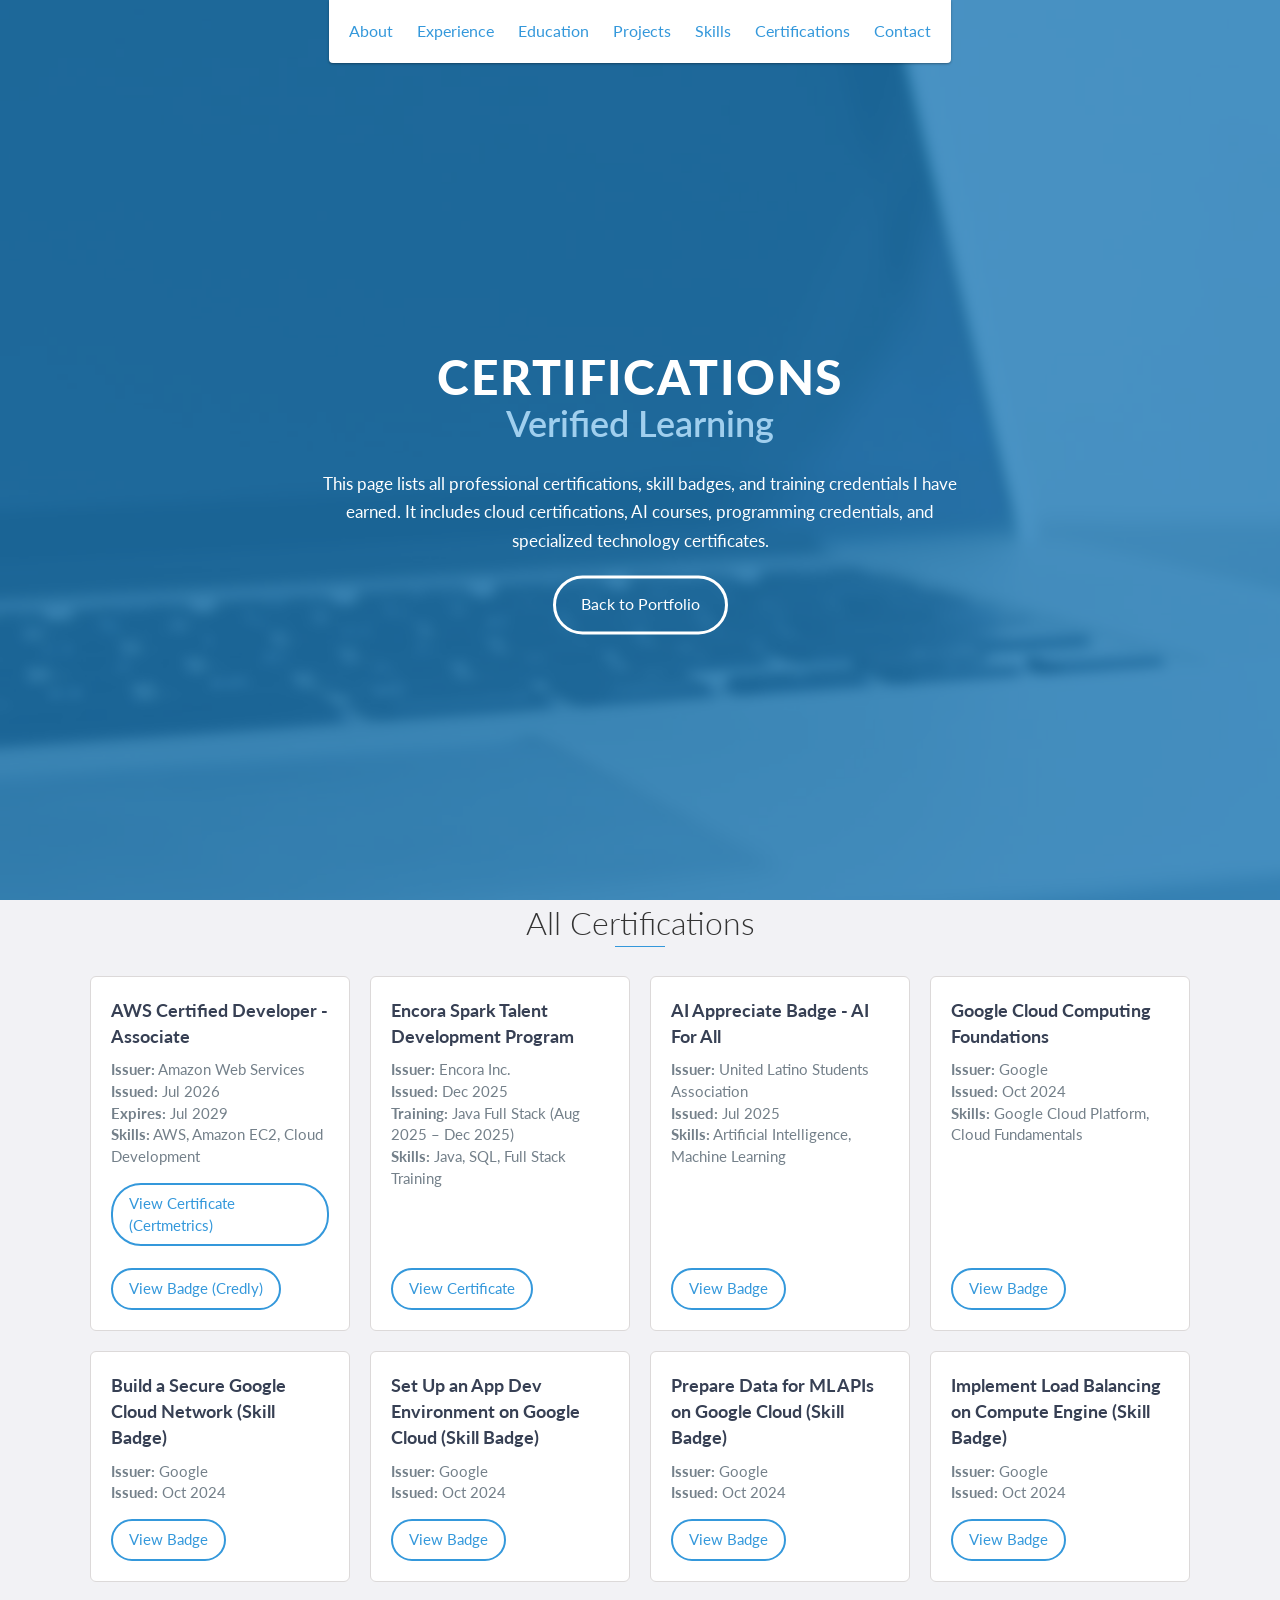
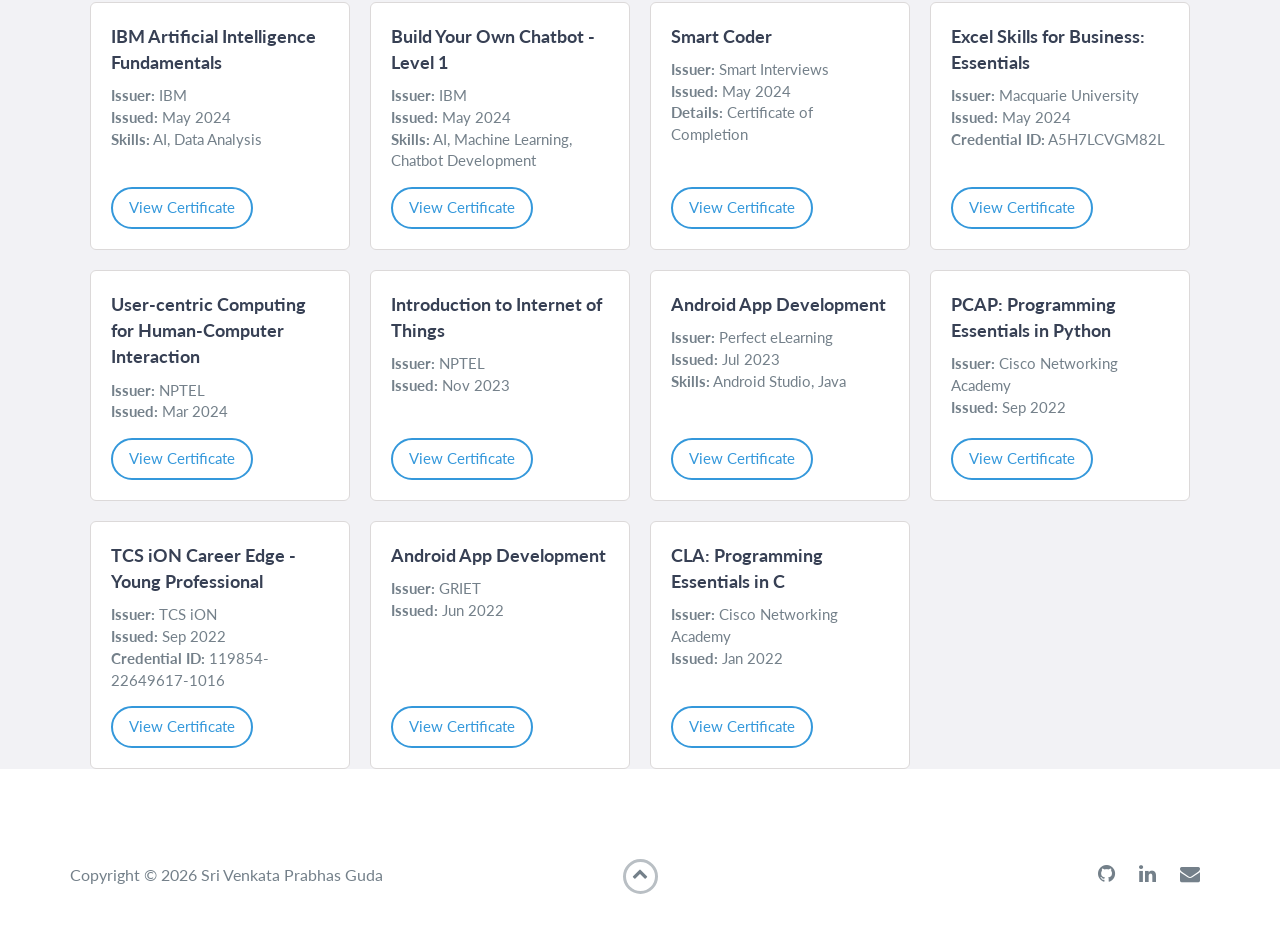
==== certifications.html @ 518774e6 "Stage 3 - Portfolio: Layout fixes, SEO optimization, and certifications update - Fix projects grid l" ====
<!DOCTYPE html>
<html class="no-js" lang="en">

<head>
    <meta charset="utf-8">
    <meta http-equiv="X-UA-Compatible" content="IE=edge">
    <meta name="viewport" content="width=device-width, initial-scale=1">
    <meta name="keywords" content="Prabhas Guda, Certifications, AWS, Google Cloud, IBM, PCAP" />
    <title>Certifications - Prabhas Guda Portfolio</title>
    <link rel="shortcut icon" href="favicon.png" type="image/x-icon">
    <link rel="icon" href="favicon.ico" type="image/x-icon">
    <link href="https://fonts.googleapis.com/css?family=Lato:300,400,700,900" rel="stylesheet">
    <link rel="stylesheet" href="libs/font-awesome/css/font-awesome.min.css">
    <link href="css/bootstrap.min.css" rel="stylesheet">
    <link href="css/styles.css" rel="stylesheet">
</head>

<body>
    <div id="mobile-menu-open" class="shadow-large">
        <i class="fa fa-bars" aria-hidden="true"></i>
    </div>
    <header>
        <div id="mobile-menu-close">
            <span>Close</span> <i class="fa fa-times" aria-hidden="true"></i>
        </div>
        <ul id="menu" class="shadow">
            <li><a href="index.html#about">About</a></li>
            <li><a href="index.html#experience">Experience</a></li>
            <li><a href="index.html#education">Education</a></li>
            <li><a href="index.html#projects">Projects</a></li>
            <li><a href="index.html#skills">Skills</a></li>
            <li><a href="certifications.html">Certifications</a></li>
            <li><a href="index.html#contact">Contact</a></li>
        </ul>
    </header>

    <div id="lead">
        <div id="lead-content">
            <h1>Certifications</h1>
            <h2 id="dynamic-text">Verified Learning</h2>
            <p style="max-width:700px;margin:20px auto;color:#fff;font-size:1.05em;line-height:1.7em;">This page lists all professional certifications, skill badges, and training credentials I have earned. It includes cloud certifications, AI courses, programming credentials, and specialized technology certificates.</p>
            <a href="index.html" class="btn-rounded-white">Back to Portfolio</a>
        </div>
        <div id="lead-overlay"></div>
    </div>

    <div id="certifications" class="background-alt">
        <h2 class="heading">All Certifications</h2>
        <div class="certification-grid">
            <!-- Ordered newest -> oldest -->
            <div class="certification-card">
                <h3>AWS Certified Developer - Associate</h3>
                <p><strong>Issuer:</strong> Amazon Web Services</p>
                <p><strong>Issued:</strong> Jul 2026</p>
                <p><strong>Expires:</strong> Jul 2029</p>
                <p><strong>Skills:</strong> AWS, Amazon EC2, Cloud Development</p>
                <p class="certificate-link">
                    <a href="https://cp.certmetrics.com/amazon/en/public/verify/credential/4915924877294ccf821153687ce94b07" target="_blank">View Certificate (Certmetrics)</a> 
                    <br><br>
                    <a href="https://www.credly.com/badges/e84243ca-c051-45f4-8743-07bb87ba4149/linked_in?t=ti0ev6" target="_blank">View Badge (Credly)</a>
                </p>
            </div>

            <div class="certification-card">
                <h3>Encora Spark Talent Development Program</h3>
                <p><strong>Issuer:</strong> Encora Inc.</p>
                <p><strong>Issued:</strong> Dec 2025</p>
                <p><strong>Training:</strong> Java Full Stack (Aug 2025 – Dec 2025)</p>
                <p><strong>Skills:</strong> Java, SQL, Full Stack Training</p>
                <p class="certificate-link"><a href="https://drive.google.com/file/d/1p4UMx2YFyZ-WbkZbg_D8SZbWUEHMX6Za/view?usp=sharing" target="_blank" rel="noopener noreferrer">View Certificate</a></p>
            </div>

            <div class="certification-card">
                <h3>AI Appreciate Badge - AI For All</h3>
                <p><strong>Issuer:</strong> United Latino Students Association</p>
                <p><strong>Issued:</strong> Jul 2025</p>
                <p><strong>Skills:</strong> Artificial Intelligence, Machine Learning</p>
                <p class="certificate-link"><a href="https://ai-for-all.in/#/badge?id=U2FsdGVkX1s1L2a3S4hqztvIGk5gAkKaYgTp1L2u3SJkr3xN0pY3NPPKjw9TVu1p1L2u3S517bZPJUCxs1L2a3S4hWTn" target="_blank" rel="noopener noreferrer">View Badge</a></p>
            </div>

            <!-- Google badges / courses (Oct 2024) -->
            <div class="certification-card">
                <h3>Google Cloud Computing Foundations</h3>
                <p><strong>Issuer:</strong> Google</p>
                <p><strong>Issued:</strong> Oct 2024</p>
                <p><strong>Skills:</strong> Google Cloud Platform, Cloud Fundamentals</p>
                <p class="certificate-link"><a href="https://www.credly.com/badges/01ca87cc-6a89-4aec-838d-0a572d6acb46/" target="_blank" rel="noopener noreferrer">View Badge</a></p>
            </div>

            <div class="certification-card">
                <h3>Build a Secure Google Cloud Network (Skill Badge)</h3>
                <p><strong>Issuer:</strong> Google</p>
                <p><strong>Issued:</strong> Oct 2024</p>
                <p class="certificate-link"><a href="https://www.credly.com/badges/bca4bb31-9e6f-419e-998e-3a3d1461f29e/" target="_blank" rel="noopener noreferrer">View Badge</a></p>
            </div>

            <div class="certification-card">
                <h3>Set Up an App Dev Environment on Google Cloud (Skill Badge)</h3>
                <p><strong>Issuer:</strong> Google</p>
                <p><strong>Issued:</strong> Oct 2024</p>
                <p class="certificate-link"><a href="https://www.credly.com/badges/a263139f-83c7-406d-bf88-cb5070fb3d7f/" target="_blank" rel="noopener noreferrer">View Badge</a></p>
            </div>

            <div class="certification-card">
                <h3>Prepare Data for ML APIs on Google Cloud (Skill Badge)</h3>
                <p><strong>Issuer:</strong> Google</p>
                <p><strong>Issued:</strong> Oct 2024</p>
                <p class="certificate-link"><a href="https://www.credly.com/badges/f108add1-9edd-456d-8d4a-54b7ce262670/" target="_blank" rel="noopener noreferrer">View Badge</a></p>
            </div>

            <div class="certification-card">
                <h3>Implement Load Balancing on Compute Engine (Skill Badge)</h3>
                <p><strong>Issuer:</strong> Google</p>
                <p><strong>Issued:</strong> Oct 2024</p>
                <p class="certificate-link"><a href="https://www.credly.com/badges/ca1925ee-80d5-468d-9749-c6f735f8913f/" target="_blank" rel="noopener noreferrer">View Badge</a></p>
            </div>

            <!-- May 2024 group -->
            <div class="certification-card">
                <h3>IBM Artificial Intelligence Fundamentals</h3>
                <p><strong>Issuer:</strong> IBM</p>
                <p><strong>Issued:</strong> May 2024</p>
                <p><strong>Skills:</strong> AI, Data Analysis</p>
                <p class="certificate-link"><a href="https://www.credly.com/badges/ff3e256b-fe86-43c0-a96a-5fd50fcb7c0c/public_url" target="_blank" rel="noopener noreferrer">View Certificate</a></p>
            </div>

            <div class="certification-card">
                <h3>Build Your Own Chatbot - Level 1</h3>
                <p><strong>Issuer:</strong> IBM</p>
                <p><strong>Issued:</strong> May 2024</p>
                <p><strong>Skills:</strong> AI, Machine Learning, Chatbot Development</p>
                <p class="certificate-link"><a href="https://www.credly.com/badges/ff3e256b-fe86-43c0-a96a-5fd50fcb7c0c/public_url" target="_blank" rel="noopener noreferrer">View Certificate</a></p>
            </div>

            <div class="certification-card">
                <h3>Smart Coder</h3>
                <p><strong>Issuer:</strong> Smart Interviews</p>
                <p><strong>Issued:</strong> May 2024</p>
                <p><strong>Details:</strong> Certificate of Completion</p>
                <p class="certificate-link"><a href="https://smartinterviews.in/certificate/e55919bc" target="_blank" rel="noopener noreferrer">View Certificate</a></p>
            </div>

            <div class="certification-card">
                <h3>Excel Skills for Business: Essentials</h3>
                <p><strong>Issuer:</strong> Macquarie University</p>
                <p><strong>Issued:</strong> May 2024</p>
                <p><strong>Credential ID:</strong> A5H7LCVGM82L</p>
                <p class="certificate-link"><a href="https://www.coursera.org/account/accomplishments/verify/A5H7LCVGM82L" target="_blank" rel="noopener noreferrer">View Certificate</a></p>
            </div>

            <div class="certification-card">
                <h3>User-centric Computing for Human-Computer Interaction</h3>
                <p><strong>Issuer:</strong> NPTEL</p>
                <p><strong>Issued:</strong> Mar 2024</p>
                <p class="certificate-link"><a href="https://archive.nptel.ac.in/content/noc/NOC24/SEM1/Ecertificates/106/noc24-cs50/Course/NPTEL24CS50S35710357930131648.pdf" target="_blank" rel="noopener noreferrer">View Certificate</a></p>
            </div>

            <div class="certification-card">
                <h3>Introduction to Internet of Things</h3>
                <p><strong>Issuer:</strong> NPTEL</p>
                <p><strong>Issued:</strong> Nov 2023</p>
                <p class="certificate-link"><a href="https://archive.nptel.ac.in/content/noc/NOC23/SEM2/Ecertificates/106/noc23-cs83/Course/NPTEL23CS83S73740647220298648.pdf" target="_blank" rel="noopener noreferrer">View Certificate</a></p>
            </div>

            <div class="certification-card">
                <h3>Android App Development</h3>
                <p><strong>Issuer:</strong> Perfect eLearning</p>
                <p><strong>Issued:</strong> Jul 2023</p>
                <p><strong>Skills:</strong> Android Studio, Java</p>
                <p class="certificate-link"><a href="https://drive.google.com/file/d/1Eojv46obD_XYfKT2OcmmMPdDtLVFBZS6/view" target="_blank" rel="noopener noreferrer">View Certificate</a></p>
            </div>

            <div class="certification-card">
                <h3>PCAP: Programming Essentials in Python</h3>
                <p><strong>Issuer:</strong> Cisco Networking Academy</p>
                <p><strong>Issued:</strong> Sep 2022</p>
                <p class="certificate-link"><a href="https://drive.google.com/file/d/1momxtYmmqtgm-mSL6EfH2_9qubU-3SZx/view" target="_blank" rel="noopener noreferrer">View Certificate</a></p>
            </div>

            <div class="certification-card">
                <h3>TCS iON Career Edge - Young Professional</h3>
                <p><strong>Issuer:</strong> TCS iON</p>
                <p><strong>Issued:</strong> Sep 2022</p>
                <p><strong>Credential ID:</strong> 119854-22649617-1016</p>
                <p class="certificate-link"><a href="https://drive.google.com/file/d/1KSaUUpTsTMcUyUGFsnXwRBp8JjQigxcy/view" target="_blank" rel="noopener noreferrer">View Certificate</a></p>
            </div>

            <div class="certification-card">
                <h3>Android App Development</h3>
                <p><strong>Issuer:</strong> GRIET</p>
                <p><strong>Issued:</strong> Jun 2022</p>
                <p class="certificate-link"><a href="https://drive.google.com/file/d/1tPyoFxpPPheE8vgSwJzsL9boOJb1qCHd/view" target="_blank" rel="noopener noreferrer">View Certificate</a></p>
            </div>

            <div class="certification-card">
                <h3>CLA: Programming Essentials in C</h3>
                <p><strong>Issuer:</strong> Cisco Networking Academy</p>
                <p><strong>Issued:</strong> Jan 2022</p>
                <p class="certificate-link"><a href="https://drive.google.com/file/d/1RMJUu8AjmIGtHteI7_nvCOXSOimOfrK_/view" target="_blank" rel="noopener noreferrer">View Certificate</a></p>
            </div>
        </div>
    </div>

    <footer>
        <div class="container">
            <div class="row">
                <div class="col-sm-5 copyright">
                    <p>Copyright &copy; <span id="current-year">2024</span> Sri Venkata Prabhas Guda</p>
                </div>
                <div class="col-sm-2 top">
                    <span id="to-top"><i class="fa fa-chevron-up" aria-hidden="true"></i></span>
                </div>
                <div class="col-sm-5 social">
                    <ul>
                        <li><a href="https://github.com/prabhasg03" target="_blank"><i class="fa fa-github" aria-hidden="true"></i></a></li>
                        <li><a href="https://www.linkedin.com/in/prabhasguda/" target="_blank"><i class="fa fa-linkedin" aria-hidden="true"></i></a></li>
                        <li><a href="mailto:prabhasg03@gmail.com" target="_blank"><i class="fa fa-envelope" aria-hidden="true"></i></a></li>
                    </ul>
                </div>
            </div>
        </div>
    </footer>

    <script src="https://ajax.googleapis.com/ajax/libs/jquery/1.12.4/jquery.min.js"></script>
    <script src="js/scripts.js"></script>
</body>

</html>
---- css/styles.css ----
body {
    font-family: 'Lato', sans-serif;
    font-size: 16px
}

body.active {
    overflow: hidden;
    z-index: -1
}

.no-js #experience-timeline>div {
    background: #fff;
    padding: 10px;
    margin-bottom: 10px;
    border: 1px solid #dcd9d9
}

.no-js #experience-timeline>div h3 {
    font-size: 1.5em;
    font-weight: 300;
    color: #374054;
    display: inline-block;
    margin: 0
}

.no-js #experience-timeline>div h4 {
    font-size: 1.2em;
    font-weight: 300;
    color: #7e8890;
    margin: 0 0 15px 0
}

.no-js #experience-timeline>div p {
    color: #74808a;
    font-size: 0.9em;
    margin: 0
}

.no-js #experience-timeline:before,
.no-js #experience-timeline:after {
    content: none
}

@keyframes dropHeader {
    0% {
        transform: translateY(-100%)
    }

    100% {
        transform: translateY(0)
    }
}

header {
    position: absolute;
    top: 0;
    left: 0;
    right: 0;
    text-align: center;
    z-index: 10;
    animation-name: dropHeader;
    animation-iteration-count: 1;
    animation-timing-function: ease;
    animation-duration: 0.75s
}

header ul {
    display: inline-block;
    background: #fff;
    text-align: center;
    padding: 10px;
    margin: 0;
    border-bottom-right-radius: 4px;
    border-bottom-left-radius: 4px
}

header li {
    display: inline-block
}

header a {
    display: block;
    color: #3498db;
    padding: 10px
}

header a:hover {
    color: #217dbb;
    text-decoration: none;
    background: #eee;
    border-radius: 4px
}

header a:focus {
    color: #3498db;
    text-decoration: none
}

header.active {
    display: block
}

header.sticky {
    position: fixed;
    z-index: 999
}

#menu.active {
    display: block
}

#mobile-menu-open {
    display: none;
    cursor: pointer;
    position: fixed;
    right: 15px;
    top: 10px;
    color: #3498db;
    font-size: 1.5em;
    z-index: 20;
    padding: 0 7px;
    border-radius: 4px;
    background: #fff
}

#mobile-menu-close {
    display: none;
    text-align: right;
    width: 100%;
    background: #fff;
    font-size: 1.5em;
    padding-right: 15px;
    padding-top: 10px;
    cursor: pointer;
    color: #3498db
}

#mobile-menu-close span {
    font-size: 0.5em;
    text-transform: uppercase
}

#mobile-menu-close i {
    vertical-align: middle
}

footer {
    padding: 50px 0
}

.copyright {
    padding-top: 20px
}

.copyright p {
    margin: 0;
    color: #74808a
}

.top {
    text-align: center
}

.top span {
    cursor: pointer;
    display: block;
    margin: 15px auto 0 auto;
    width: 35px;
    height: 35px;
    border-radius: 50%;
    border: 3px solid #b9bfc4;
    text-align: center
}

.top i {
    color: #74808a
}

.social {
    text-align: right
}

.social ul {
    margin: 5px 0 0 0;
    padding: 0
}

.social li {
    display: inline-block;
    font-size: 1.25em;
    list-style: none
}

.social a {
    display: block;
    color: #74808a;
    padding: 10px
}

.social a:hover {
    color: #3498db
}

.btn-rounded-white {
    display: inline-block;
    color: #fff;
    padding: 15px 25px;
    border: 3px solid #fff;
    border-radius: 30px;
    transition: .5s ease all
}
.btn-rounded-black { 
  display: block; 
  margin: 0 auto; 
  width: max-content; 
  color: #fff; 
  padding: 15px 25px; 
  border: 3px solid #fff; 
  border-radius: 30px; 
  transition: .5s ease all; 
  background-color: #000; 
}

.btn-rounded-white:hover {
    color: #3498db;
    background: #fff;
    text-decoration: none
}

.shadow {
    box-shadow: 0 1px 3px rgba(0, 0, 0, 0.12), 0 1px 2px rgba(0, 0, 0, 0.24)
}

.shadow-large {
    box-shadow: 0 3px 6px rgba(0, 0, 0, 0.08), 0 3px 6px rgba(0, 0, 0, 0.15)
}

.heading {
    position: relative;
    display: inline-block;
    font-size: 2em;
    font-weight: 300;
    margin: 0 0 30px 0
}

.heading:after {
    position: absolute;
    content: '';
    top: 100%;
    height: 1px;
    width: 50px;
    left: 0;
    right: 0;
    margin: 0 auto;
    background: #3498db
}

.background-alt {
    background: #f2f2f5
}

#lead {
    position: relative;
    height: 100vh;
    min-height: 500px;
    max-height: 1080px;
    background: url(../images/lead-bg.jpg);
    background-size: cover;
    padding: 15px;
    overflow: hidden
}

#lead-content {
    position: absolute;
    z-index: 10;
    top: 50%;
    left: 50%;
    transform: translate(-50%, -50%);
    text-align: center
}

#lead-content h1,
#lead-content h2 {
    margin: 0
}

#lead-content h1 {
    color: #fff;
    font-weight: 900;
    font-size: 3em;
    text-transform: uppercase;
    letter-spacing: 0.03em;
    line-height: 0.9em
}

#lead-content h2 {
    color: #a0cfee;
    font-weight: 600;
    font-size: 2.25em;
    margin-bottom: 0.8px
}

#lead-overlay {
    position: absolute;
    height: 100%;
    width: 100%;
    top: 0;
    right: 0;
    bottom: 0;
    left: 0;
    background: rgba(33, 125, 187, 0.8);
    z-index: 1
}

#lead-down {
    position: absolute;
    left: 0;
    right: 0;
    width: 100%;
    text-align: center;
    z-index: 10;
    bottom: 15px;
    color: #fff
}

#lead-down span {
    cursor: pointer;
    display: block;
    margin: 0 auto;
    width: 35px;
    height: 35px;
    border-radius: 50%;
    border: 3px solid #a0cfee;
    text-align: center
}

#lead-down i {
    animation: pulsate 1.5s ease;
    animation-iteration-count: infinite;
    padding-top: 5px
}

@keyframes pulsate {
    0% {
        transform: scale(1, 1)
    }

    50% {
        transform: scale(1.2, 1.2)
    }

    100% {
        transform: scale(1, 1)
    }
}

#about {
    padding: 75px 15px;
    border-bottom: 1px solid #dcd9d9
}

#about h2 {
    color: #374054
}

#about p {
    color: #74808a;
    margin: 0
}

#experience {
    padding: 50px 15px;
    text-align: center;
    border-bottom: 1px solid #dcd9d9
}

#experience h2 {
    color: #374054
}

#experience-timeline {
    margin: 30px auto 0 auto;
    position: relative;
    max-width: 1000px
}

#experience-timeline:before {
    position: absolute;
    content: '';
    top: 0;
    bottom: 0;
    left: 303px;
    right: auto;
    height: 100%;
    width: 3px;
    background: #3498db;
    z-index: 0
}

#experience-timeline:after {
    position: absolute;
    content: '';
    width: 3px;
    height: 40px;
    background: #3498db;
    background: linear-gradient(to bottom, #3498db, rgba(52, 152, 219, 0));
    top: 100%;
    left: 303px
}

.vtimeline-content {
    margin-left: 350px;
    background: #fff;
    border: 1px solid #e6e6e6;
    padding: 15px;
    border-radius: 3px;
    text-align: left
}

.vtimeline-content h3 {
    font-size: 1.5em;
    font-weight: 300;
    color: #374054;
    display: inline-block;
    margin: 0
}

.vtimeline-content h4 {
    font-size: 1.2em;
    font-weight: 300;
    color: #7e8890;
    margin: 0 0 15px 0
}

.vtimeline-content p {
    color: #74808a;
    font-size: 0.9em;
    margin: 0
}

.vtimeline-point {
    position: relative;
    display: block;
    vertical-align: top;
    margin-bottom: 30px
}

.vtimeline-icon {
    position: relative;
    color: #fff;
    width: 50px;
    height: 50px;
    background: #3498db;
    border-radius: 50%;
    float: left;
    z-index: 99;
    margin-left: 280px
}

.vtimeline-icon i {
    display: block;
    font-size: 2em;
    margin-top: 10px
}

.vtimeline-date {
    width: 260px;
    text-align: right;
    position: absolute;
    left: 0;
    top: 10px;
    font-weight: 300;
    color: #374054
}

#education {
    padding: 50px 15px 20px 15px;
    border-bottom: 1px solid #dcd9d9;
    text-align: center
}

#education h2 {
    color: #374054;
    margin-bottom: 50px
}

.education-block {
    max-width: 700px;
    margin: 0 auto 30px auto;
    padding: 15px;
    border: 1px solid #dcd9d9;
    text-align: left
}

.education-block h3 {
    font-weight: 500;
    float: left;
    margin: 0;
    color: #374054
}

.education-block span {
    color: #74808a;
    float: right
}

.education-block h4 {
    color: #74808a;
    clear: both;
    font-weight: 500;
    margin: 0 0 15px 0
}

.education-block p,
.education-block ul {
    margin: 0;
    color: #74808a;
    font-size: 0.9em
}

.education-block ul {
    padding: 0 0 0 15px
}

/* =========================
   PROJECTS
========================= */

#projects {
    padding: 50px 15px;
    border-bottom: 1px solid #dcd9d9;
    text-align: center;
}

#projects h2 {
    color: #374054;
    margin-bottom: 50px;
}

#projects .container {
    max-width: 1200px;
    width: 100%;
    margin: 0 auto;
}

/* Bootstrap .row reset + CSS Grid */
#projects .row {
    display: grid;
    grid-template-columns: repeat(2, minmax(0, 1fr));
    gap: 25px;
    margin-left: 0;
    margin-right: 0;
    text-align: left;
    align-items: stretch;
}

/* Project card */
#projects .project {
    position: relative;
    overflow: hidden;
    background: #fff;
    border-radius: 6px;
    padding: 20px;
    display: flex;
    flex-direction: column;
    height: 100%;
    box-sizing: border-box;
}

/* Project shadow */
#projects .project.shadow-large {
    box-shadow:
        0 3px 6px rgba(0, 0, 0, 0.08),
        0 3px 6px rgba(0, 0, 0, 0.15);
    transition: all 0.3s ease;
}

#projects .project.shadow-large:hover {
    box-shadow:
        0 10px 20px rgba(0, 0, 0, 0.15),
        0 6px 6px rgba(0, 0, 0, 0.23);
}

/* Project image area */
#projects .project-image {
    width: 100%;
    height: 180px;
    margin-bottom: 20px;
    display: flex;
    align-items: center;
    justify-content: center;
    text-align: center;
    flex-shrink: 0;
}

#projects .project-image img {
    max-width: 200px;
    max-height: 180px;
    width: auto;
    height: auto;
    object-fit: contain;
    border-radius: 6px;
}

/* Project content */
#projects .project-info {
    position: relative;
    margin: 0;
    padding: 0;
    top: auto;
    transform: none;
    display: flex;
    flex-direction: column;
    flex: 1;
}

#projects .project-info h3 {
    font-size: 1.5em;
    font-weight: 500;
    color: #374054;
    margin: 0 0 10px 0;
}

#projects .project-info .project-date {
    font-weight: 500;
    color: #3498db;
    margin: 5px 0;
}

#projects .project-info .project-organization {
    color: #7e8890;
    font-size: 0.95em;
    margin: 5px 0;
}

#projects .project-info .project-type {
    color: #74808a;
    font-size: 0.9em;
    margin: 5px 0;
}

#projects .project-info p {
    color: #74808a;
    margin: 0 0 12px 0;
    font-size: 0.9em;
    line-height: 1.6;
}

/* GitHub button */
#projects .project-info a {
    border: 2px solid #3498db;
    background: #3498db;
    color: #fff;
    padding: 10px 15px;
    border-radius: 30px;
    cursor: pointer;
    transition: all 0.3s ease;
    display: inline-block;
    margin-top: auto;
    text-decoration: none;
    align-self: flex-start;
}

#projects .project-info a:hover {
    background: #fff;
    color: #3498db;
    text-decoration: none;
}

.certification-grid {
    display: grid;
    grid-template-columns: repeat(auto-fit, minmax(220px, 1fr));
    gap: 20px;
    max-width: 1100px;
    margin: 0 auto 25px auto;
    text-align: left
}

.certification-card {
    padding: 20px;
    border: 1px solid #dcd9d9;
    border-radius: 6px;
    background: #fff
}

.certification-card h3 {
    margin: 0 0 10px;
    font-size: 1.15em;
    color: #374054
}

.certification-card p,
.certification-card span {
    color: #74808a;
    font-size: 0.95em;
    margin: 0
}

.about-lists {
    display: grid;
    grid-template-columns: repeat(auto-fit, minmax(220px, 1fr));
    gap: 15px;
    margin: 25px 0
}

.about-block {
    background: #fff;
    border: 1px solid #dcd9d9;
    padding: 15px;
    border-radius: 6px;
    text-align: left
}

.about-block h4 {
    margin: 0 0 10px;
    color: #374054;
    font-weight: 500
}

.about-block p {
    margin: 0;
    color: #74808a;
    font-size: 0.95em;
    line-height: 1.5
}

.no-image .project-info {
    position: relative;
    margin: 0;
    padding: 30px 15px;
    transform: none
}

#more-projects {
    display: none
}

#skills {
    padding: 50px 15px;
    text-align: center
}

#skills h2 {
    color: #374054;
    margin-bottom: 50px
}

#skills ul {
    display: block;
    margin: 0 auto;
    padding: 0;
    max-width: 800px
}

#skills li {
    display: inline-block;
    margin: 7px;
    padding: 5px 10px;
    color: #374054;
    background: #e4e4ea;
    list-style: none;
    cursor: default;
    font-size: 1.2em
}

#contact {
    padding: 50px 15px;
    background: #3498db;
    text-align: center
}

#contact h2 {
    margin: 0 0 15px 0;
    color: #fff;
    font-weight: 500
}

#contact-form {
    max-width: 500px;
    margin: 0 auto
}

#contact-form input,
#contact-form textarea {
    display: block;
    width: 100%;
    padding: 10px;
    border-radius: 4px;
    border: none;
    margin-bottom: 10px;
    background: #1d6fa5;
    color: #fff;
    transition: .5s ease all
}

#contact-form input::-webkit-input-placeholder,
#contact-form textarea::-webkit-input-placeholder {
    color: #fff
}

#contact-form input:-moz-placeholder,
#contact-form textarea:-moz-placeholder {
    color: #fff;
    opacity: 1
}

#contact-form input::-moz-placeholder,
#contact-form textarea::-moz-placeholder {
    color: #fff;
    opacity: 1
}

#contact-form input:-ms-input-placeholder,
#contact-form textarea:-ms-input-placeholder {
    color: #fff
}

#contact-form input:focus,
#contact-form textarea:focus {
    outline: none;
    background: #16527a
}

#contact-form textarea {
    height: 150px;
    resize: none
}

#contact-form button {
    display: block;
    width: 100%;
    background: #fff;
    border-radius: 4px;
    padding: 5px 10px;
    border: none;
    color: #3498db;
    font-weight: 700;
    box-shadow: 0 1px 3px rgba(0, 0, 0, 0.12), 0 1px 2px rgba(0, 0, 0, 0.24);
    transition: .5s ease all
}

#contact-form button:hover {
    box-shadow: 0 10px 20px rgba(0, 0, 0, 0.19), 0 6px 6px rgba(0, 0, 0, 0.23)
}

.optional-section {
    padding: 50px 15px;
    text-align: center;
    border-top: 1px solid #dcd9d9
}

.optional-section h2 {
    color: #374054
}

.optional-section-block {
    max-width: 700px;
    margin: 0 auto 30px auto;
    padding: 15px;
    border: 1px solid #dcd9d9;
    background: #fff;
    text-align: left
}

.optional-section-block h3 {
    font-weight: 500;
    margin: 0 0 15px 0;
    color: #374054
}

.optional-section-block h4 {
    color: #74808a;
    clear: both;
    font-weight: 500;
    margin: 0 0 15px 0
}

.optional-section-block p,
.optional-section-block ul {
    margin: 0 0 15px 0;
    color: #74808a;
    font-size: 0.9em
}

.optional-section-block ul {
    padding: 0 0 0 15px
}

@media only screen and (max-width: 750px) {

    #experience-timeline:before,
    #experience-timeline:after {
        left: 23px
    }

    .vtimeline-date {
        width: auto;
        text-align: left;
        position: relative;
        margin-bottom: 15px;
        display: block;
        margin-left: 70px
    }

    .vtimeline-icon {
        margin-left: 0
    }

    .vtimeline-content {
        margin-left: 70px
    }
}

@media only screen and (max-width: 992px) {
    #lead {
        height: auto;
        min-height: auto;
        max-height: auto;
        padding: 100px 15px
    }

    #lead-content {
        position: relative;
        transform: none;
        left: auto;
        top: auto
    }

    #lead-content h1 {
        font-size: 3em
    }

    #lead-content h2 {
        font-size: 1.75em
    }

    #about {
        text-align: center
    }

    #about p {
        text-align: left
    }
}

@media only screen and (max-width: 768px) {
    header {
        position: fixed;
        display: none;
        z-index: 999;
        animation: none;
        bottom: 0;
        height: 100%
    }

    #mobile-menu-open,
    #mobile-menu-close {
        display: block
    }

    #menu {
        height: 100%;
        overflow-y: auto;
        box-shadow: none;
        border-radius: 0;
        width: 100%
    }

    #menu li {
        display: block;
        margin-bottom: 10px
    }

    #lead-content h1 {
        font-size: 2em
    }

    #lead-content h2 {
        font-size: 1.3em
    }

    #lead-content a {
        padding: 10px 20px
    }

    #lead-down {
        display: none
    }

    /* Projects become one column */
    #projects .row {
        grid-template-columns: 1fr;
        gap: 20px;
        margin-left: 0;
        margin-right: 0;
    }

    .education-block h3,
    .education-block span {
        float: none
    }

    #projects .project-image {
        display: flex;
        height: 150px;
    }

    #projects .project-info {
        padding: 0;
    }

    footer {
        text-align: center
    }

    .social {
        text-align: center
    }
}

@media only screen and (max-width: 480px) {
    #lead-content h1 {
        font-size: 1.5em
    }

    #lead-content h2 {
        font-size: 1em
    }

    #lead-content a {
        font-size: 0.9em;
        padding: 5px 10px
    }
}

.rounded-image {
    width: 180px;
    height: 180px;
    border-radius: 50%;
    margin: 0 auto 18px auto;
    display: block;
    object-fit: cover;
    border: 3px solid rgba(255, 255, 255, 0.9);
    box-shadow: 0 10px 25px rgba(0, 0, 0, 0.15);
}

/* =========================================================
   FINAL PORTFOLIO REFINEMENTS
   ========================================================= */

/* Hero/profile image: keep it clear of the top navigation. */
@media only screen and (min-width: 993px) {
    #lead-content {
        top: 55%;
    }
}

/* Prevent Bootstrap's .row clearfix pseudo-elements from becoming
   accidental CSS Grid items. This removes the empty first/last cells
   that appeared in the Projects grid. */
#projects .row::before,
#projects .row::after {
    content: none;
    display: none;
}

/* Projects: consistent two-column desktop grid. */
#projects .row {
    grid-template-columns: repeat(2, minmax(0, 1fr));
    grid-auto-flow: row;
}

/* Certifications: center the section heading, keep card grid left-aligned. */
#certifications .heading {
    display: block;
    text-align: center;
    margin: 0 auto 30px;
}

#certifications .certification-grid {
    text-align: left;
}

#certifications .btn-rounded-blue {
    display: block;
    width: fit-content;
    margin: 25px auto 0 auto;
}

/* Certification cards and certificate buttons. */
.certification-card {
    display: flex;
    flex-direction: column;
    height: 100%;
    box-sizing: border-box;
}

.certification-card .certificate-link {
    margin-top: auto;
    padding-top: 15px;
}

.certification-card .certificate-link a {
    display: inline-block;
    padding: 8px 16px;
    border: 2px solid #3498db;
    border-radius: 30px;
    color: #3498db;
    background: transparent;
    text-decoration: none;
    transition: all 0.3s ease;
}

.certification-card .certificate-link a:hover,
.certification-card .certificate-link a:focus {
    background: #3498db;
    color: #fff;
    text-decoration: none;
}

/* Project image fallback, if a project has no usable image. */
#projects .project-image.image-fallback {
    border: 1px dashed #dcd9d9;
    border-radius: 6px;
    background: #f8f9fa;
    position: relative;
}

#projects .project-image.image-fallback::before {
    content: attr(data-project);
    color: #74808a;
    font-size: 1.05em;
    font-weight: 500;
    padding: 20px;
}

/* Responsive project grid. */
@media only screen and (max-width: 768px) {
    #projects .row {
        grid-template-columns: 1fr;
    }
}

/* Small screens: reduce the profile image slightly so the hero remains compact. */
@media only screen and (max-width: 480px) {
    .rounded-image {
        width: 150px;
        height: 150px;
        margin-bottom: 15px;
    }
}

/* =========================================================
   DESKTOP / LAPTOP PROJECT GRID - FINAL HARD RESET
   Bootstrap's .row can add float, width and clearfix rules that
   interfere with CSS Grid on larger screens. These rules make the
   project grid completely independent of Bootstrap's column system.
   ========================================================= */
@media only screen and (min-width: 769px) {
    #projects .container {
        width: 100% !important;
        max-width: 1200px !important;
        margin-left: auto !important;
        margin-right: auto !important;
        padding-left: 0 !important;
        padding-right: 0 !important;
        box-sizing: border-box;
    }

    #projects .row {
        display: grid !important;
        grid-template-columns: repeat(2, minmax(0, 1fr)) !important;
        grid-auto-flow: row !important;
        gap: 25px !important;
        width: 100% !important;
        margin: 0 !important;
        padding: 0 !important;
        float: none !important;
        box-sizing: border-box;
        text-align: left;
    }

    #projects .row::before,
    #projects .row::after {
        display: none !important;
        content: none !important;
    }

    #projects .row > .project {
        display: flex !important;
        width: auto !important;
        max-width: none !important;
        min-width: 0 !important;
        margin: 0 !important;
        padding: 20px !important;
        float: none !important;
        position: relative !important;
        box-sizing: border-box !important;
        grid-column: auto !important;
        grid-row: auto !important;
    }
}

/* Tablet/mobile: keep the clean single-column layout. */
@media only screen and (max-width: 768px) {
    #projects .row {
        display: grid !important;
        grid-template-columns: 1fr !important;
        gap: 20px !important;
        width: 100% !important;
        margin: 0 !important;
        padding: 0 !important;
    }

    #projects .row::before,
    #projects .row::after {
        display: none !important;
        content: none !important;
    }

    #projects .row > .project {
        width: auto !important;
        max-width: none !important;
        margin: 0 !important;
        float: none !important;
    }
}
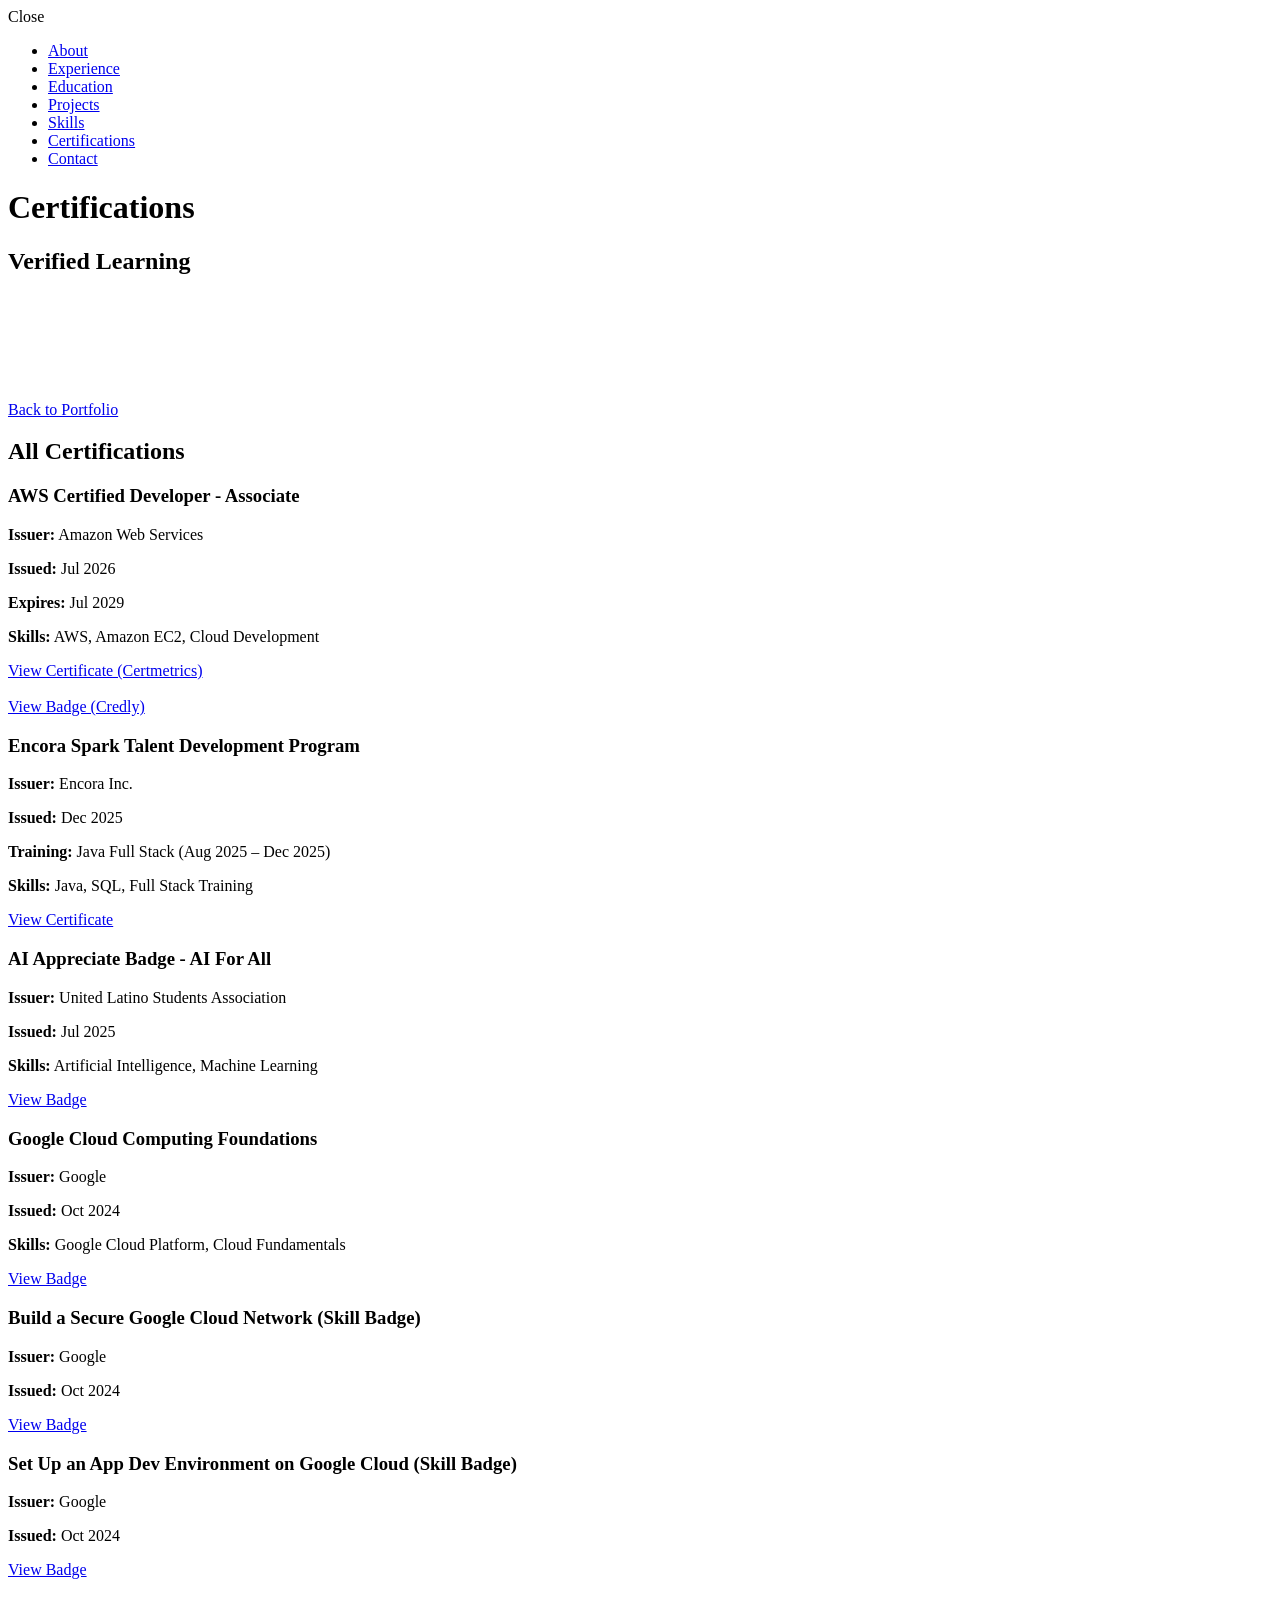
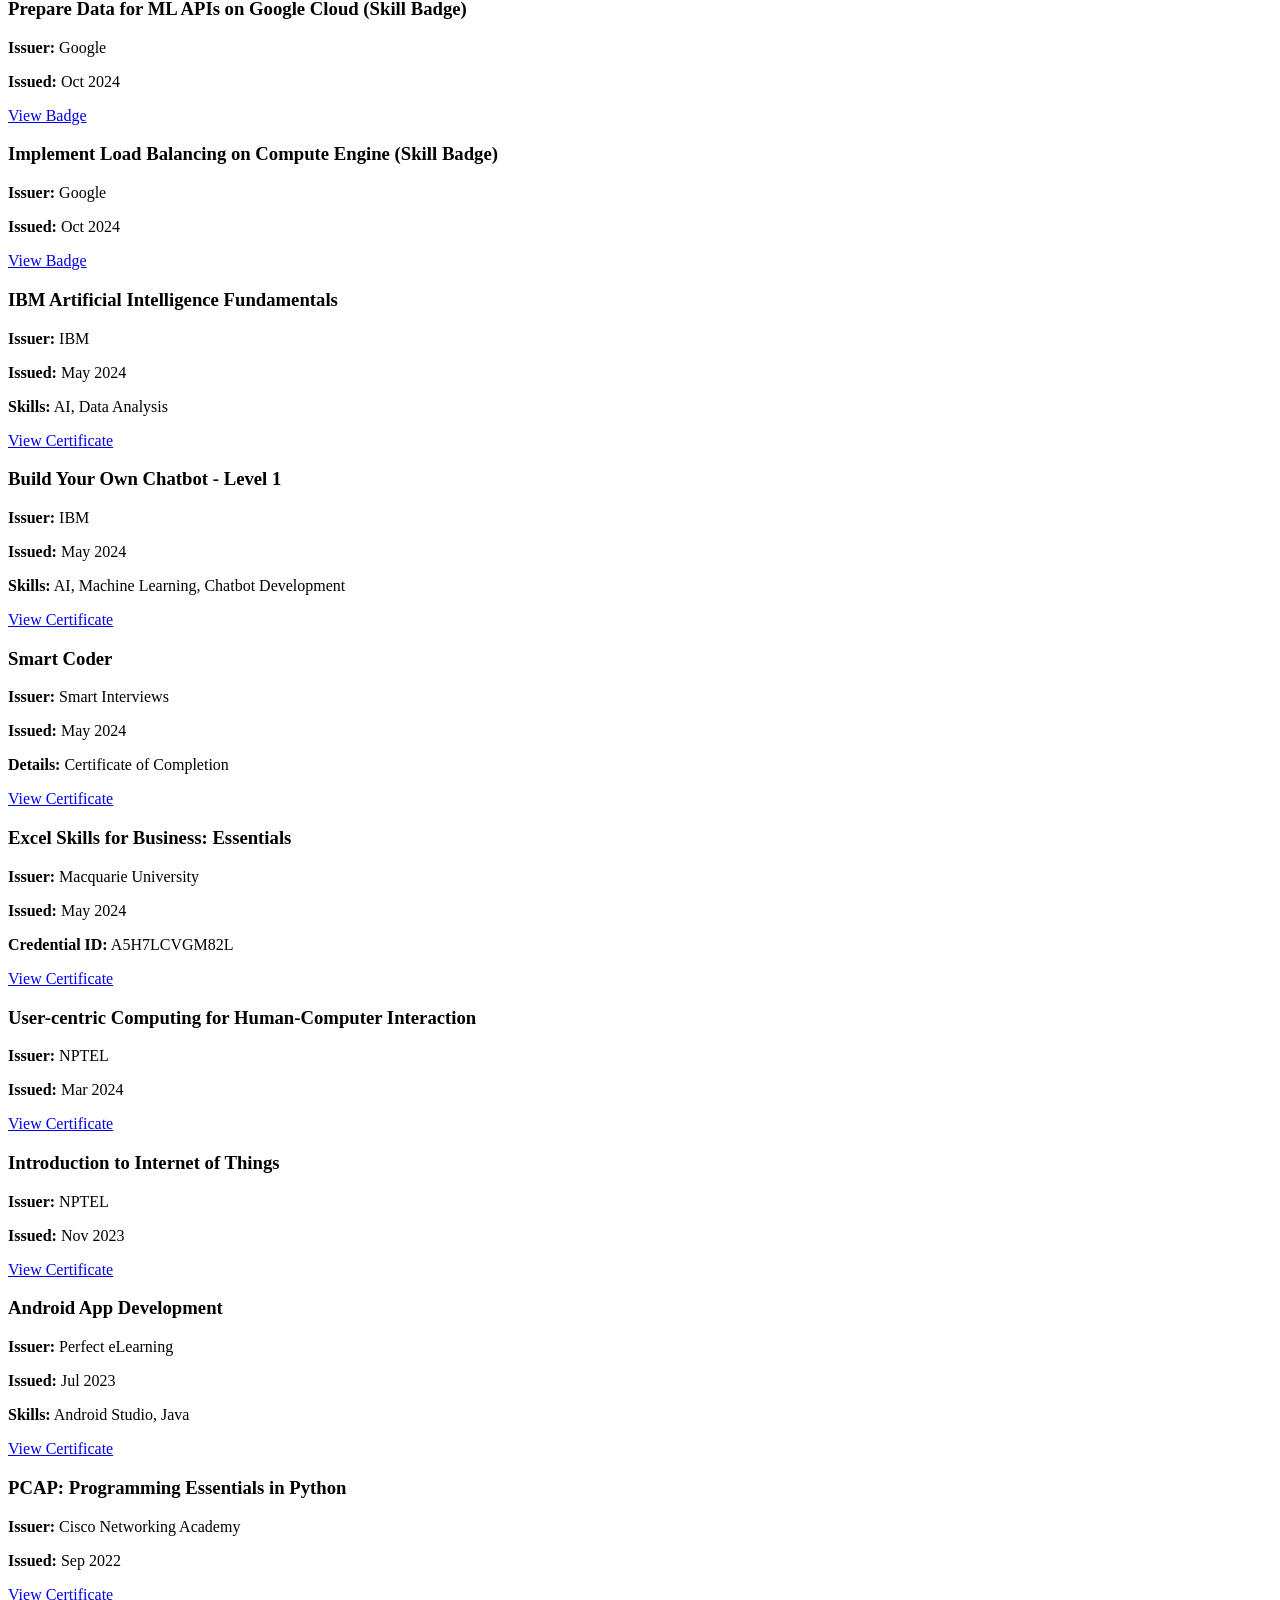
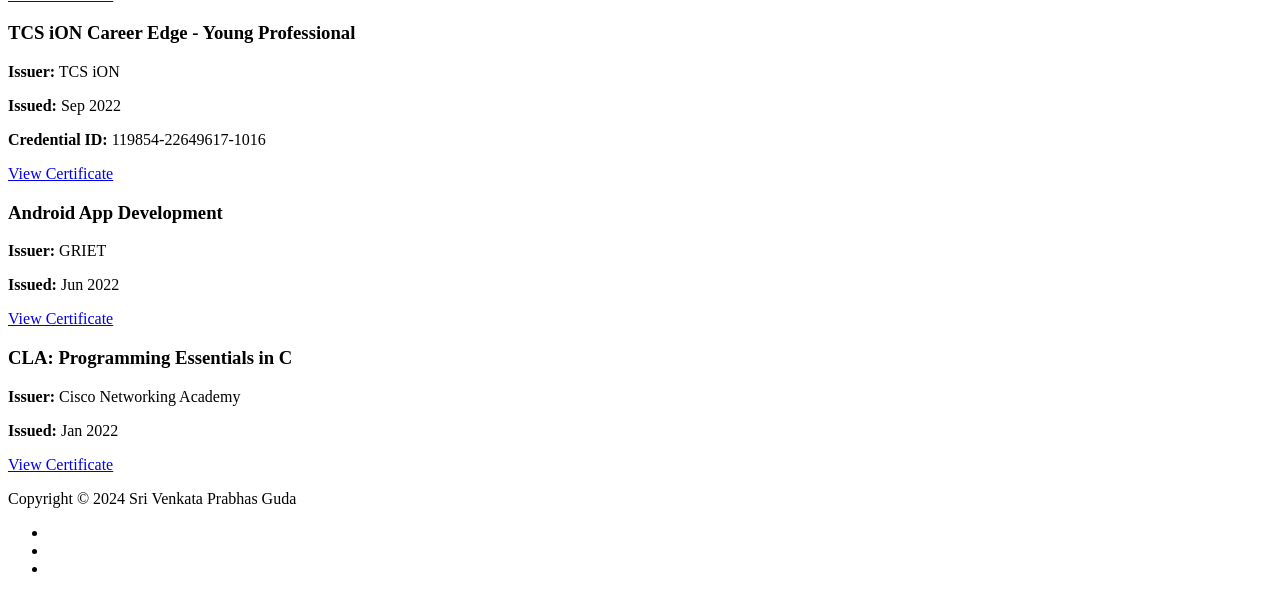
==== commit dba9f141: "fixed bugs" ====
--- a/certifications.html
+++ b/certifications.html
@@ -6,6 +6,7 @@
     <meta http-equiv="X-UA-Compatible" content="IE=edge">
     <meta name="viewport" content="width=device-width, initial-scale=1">
     <meta name="keywords" content="Prabhas Guda, Certifications, AWS, Google Cloud, IBM, PCAP" />
+    <base href="/Portfolio_Website/">
     <title>Certifications - Prabhas Guda Portfolio</title>
     <link rel="shortcut icon" href="favicon.png" type="image/x-icon">
     <link rel="icon" href="favicon.ico" type="image/x-icon">
